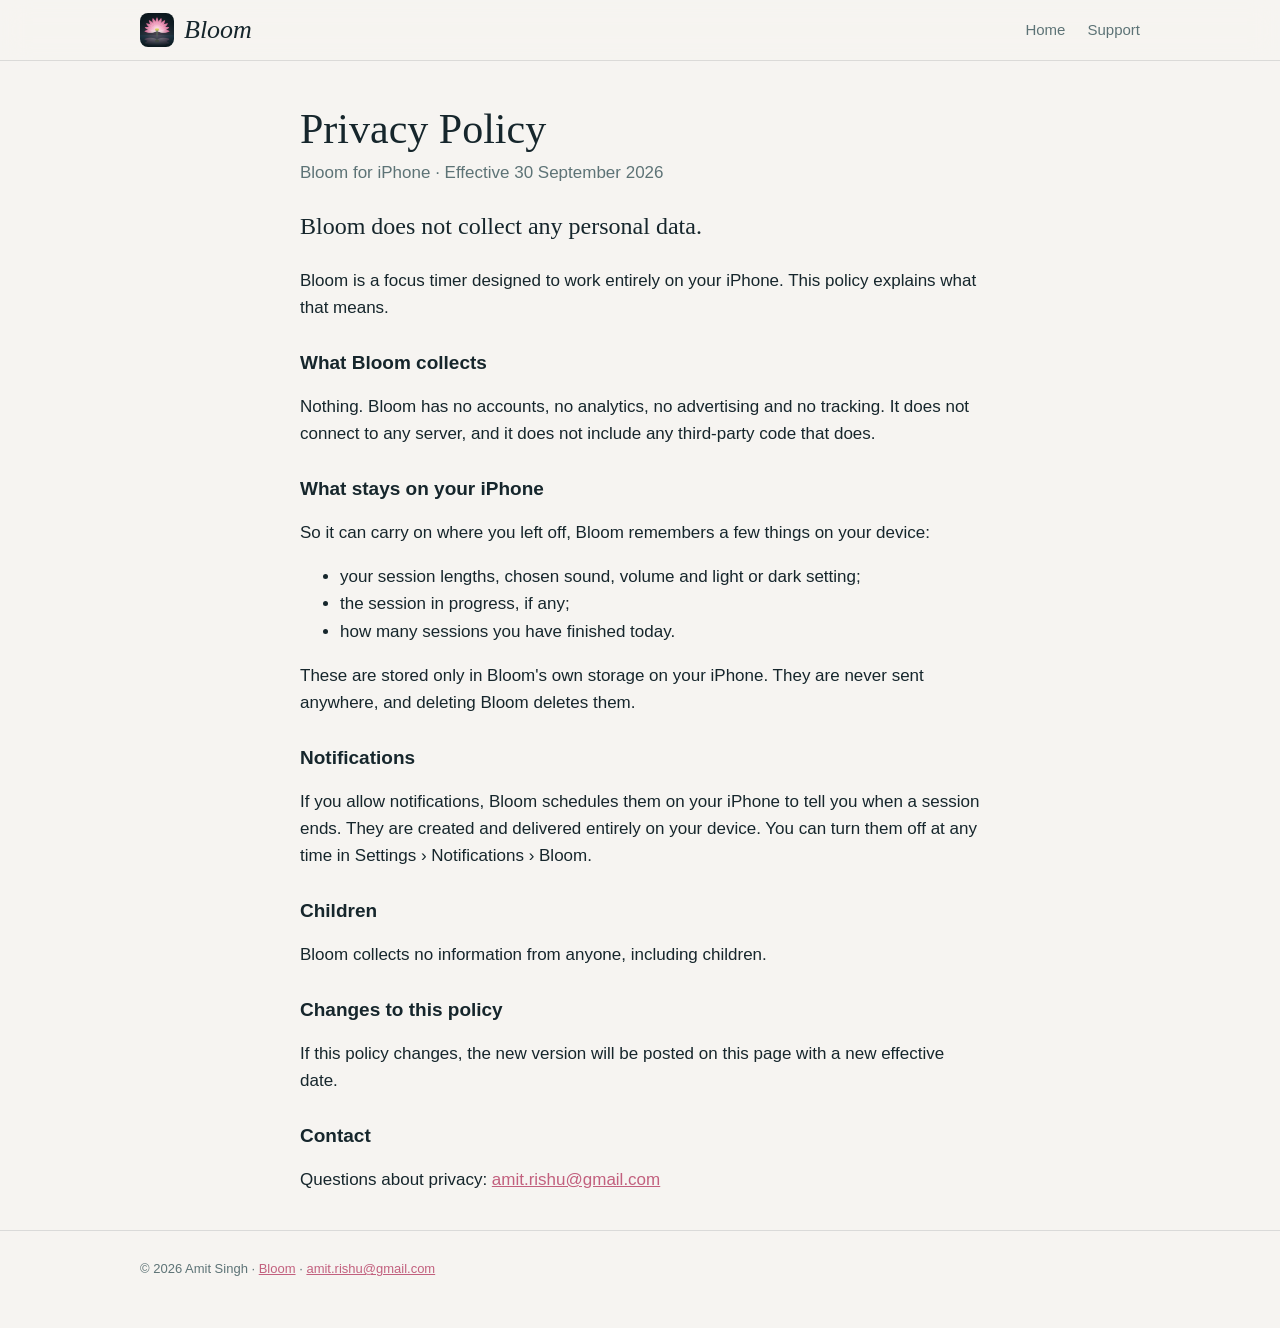
==== privacy.html @ e1747d7a "Add files via upload" ====
<!DOCTYPE html>
<html lang="en">
<head>
<meta charset="utf-8">
<meta name="viewport" content="width=device-width, initial-scale=1">
<title>Privacy Policy — Bloom</title>
<meta name="description" content="Bloom's privacy policy: Bloom does not collect any personal data.">
<meta name="theme-color" content="#f6f4f1" media="(prefers-color-scheme: light)">
<meta name="theme-color" content="#0b161c" media="(prefers-color-scheme: dark)">
<link rel="icon" type="image/png" href="assets/favicon-64.png">
<link rel="apple-touch-icon" href="assets/apple-touch-icon.png">
<link rel="stylesheet" href="style.css">
</head>
<body>

<header class="top">
  <div class="wrap">
    <a class="brand" href="index.html"><img src="assets/icon-512.png" alt=""><span>Bloom</span></a>
    <nav>
      <a href="index.html">Home</a>
      <a href="index.html#support">Support</a>
    </nav>
  </div>
</header>

<main class="wrap policy">
  <h1>Privacy Policy</h1>
  <p class="meta">Bloom for iPhone · Effective 30 September 2026</p>

  <p class="big">Bloom does not collect any personal data.</p>
  <p>Bloom is a focus timer designed to work entirely on your iPhone. This policy explains what that means.</p>

  <h2>What Bloom collects</h2>
  <p>Nothing. Bloom has no accounts, no analytics, no advertising and no tracking. It does not connect to any
    server, and it does not include any third-party code that does.</p>

  <h2>What stays on your iPhone</h2>
  <p>So it can carry on where you left off, Bloom remembers a few things on your device:</p>
  <ul>
    <li>your session lengths, chosen sound, volume and light or dark setting;</li>
    <li>the session in progress, if any;</li>
    <li>how many sessions you have finished today.</li>
  </ul>
  <p>These are stored only in Bloom's own storage on your iPhone. They are never sent anywhere, and deleting
    Bloom deletes them.</p>

  <h2>Notifications</h2>
  <p>If you allow notifications, Bloom schedules them on your iPhone to tell you when a session ends. They are
    created and delivered entirely on your device. You can turn them off at any time in
    Settings › Notifications › Bloom.</p>

  <h2>Children</h2>
  <p>Bloom collects no information from anyone, including children.</p>

  <h2>Changes to this policy</h2>
  <p>If this policy changes, the new version will be posted on this page with a new effective date.</p>

  <h2>Contact</h2>
  <p>Questions about privacy: <a href="mailto:amit.rishu@gmail.com">amit.rishu@gmail.com</a></p>
</main>

<footer>
  <div class="wrap">
    <p>© 2026 Amit Singh · <a href="index.html">Bloom</a> ·
      <a href="mailto:amit.rishu@gmail.com">amit.rishu@gmail.com</a></p>
  </div>
</footer>

</body>
</html>
---- style.css ----
/* Bloom — support site. Colours are Bloom's own (Theme.swift): night teal, lotus pink and gold
   after dark; cream and ink by day. Follows the visitor's light/dark setting, like the app. */
:root {
  --bg: #f6f4f1;
  --bg-2: #eef1f2;
  --card: #ffffff;
  --ink: #16262c;
  --dim: #5d7376;
  --line: rgba(22, 38, 44, 0.12);
  --rose: #c2607e;
  --gold: #a8761a;
  --button: #16262c;
  --button-ink: #f3f7f6;
  --shadow: 0 24px 60px rgba(22, 38, 44, 0.18);
  --serif: "New York", ui-serif, Georgia, "Times New Roman", serif;
  --sans: -apple-system, BlinkMacSystemFont, "SF Pro Text", "Helvetica Neue", Arial, sans-serif;
}
@media (prefers-color-scheme: dark) {
  :root {
    --bg: #0b161c;
    --bg-2: #13232b;
    --card: #182a33;
    --ink: #e7ede9;
    --dim: #9fb0ae;
    --line: rgba(231, 237, 233, 0.13);
    --rose: #e58aa2;
    --gold: #f2c469;
    --button: #e7ede9;
    --button-ink: #12222a;
    --shadow: 0 24px 60px rgba(0, 0, 0, 0.45);
  }
}

* { box-sizing: border-box; }
html { -webkit-text-size-adjust: 100%; scroll-behavior: smooth; }
body {
  margin: 0;
  background: var(--bg);
  color: var(--ink);
  font: 17px/1.6 var(--sans);
}
img { max-width: 100%; display: block; }
a { color: var(--rose); }
.wrap { max-width: 1040px; margin: 0 auto; padding: 0 20px; }

/* Header: small and quiet — the app, not a banner, is the hero. */
.top {
  position: sticky; top: 0; z-index: 10;
  background: color-mix(in srgb, var(--bg) 88%, transparent);
  backdrop-filter: saturate(160%) blur(14px);
  -webkit-backdrop-filter: saturate(160%) blur(14px);
  border-bottom: 1px solid var(--line);
}
.top .wrap { display: flex; align-items: center; justify-content: space-between; height: 60px; }
.brand { display: flex; align-items: center; gap: 10px; color: var(--ink); text-decoration: none; }
.brand img { width: 34px; height: 34px; border-radius: 8px; }
.brand span { font: italic 26px/1 var(--serif); }
.top nav { display: flex; gap: 22px; }
.top nav a { color: var(--dim); text-decoration: none; font-size: 15px; }
.top nav a:hover { color: var(--ink); }

/* Hero: the words and the app side by side. */
.hero {
  background: radial-gradient(ellipse at 70% 30%, color-mix(in srgb, var(--rose) 16%, transparent), transparent 60%),
              linear-gradient(var(--bg), var(--bg-2));
}
.hero .wrap {
  display: grid; grid-template-columns: 1.1fr 0.9fr; gap: 40px; align-items: center;
  padding-top: 56px; padding-bottom: 56px;
}
.hero h1 { font: 400 clamp(40px, 6vw, 62px)/1.08 var(--serif); margin: 0 0 16px; letter-spacing: -0.01em; }
.hero p.lede { font-size: 19px; color: var(--dim); margin: 0 0 28px; max-width: 30em; }
.store {
  display: inline-flex; align-items: center; gap: 10px;
  background: var(--button); color: var(--button-ink);
  padding: 14px 24px; border-radius: 999px; text-decoration: none;
  font-weight: 600; font-size: 16px; box-shadow: var(--shadow);
}
.store[aria-disabled="true"] { cursor: default; }
.store small { font-weight: 500; opacity: 0.75; }
.facts { margin: 16px 0 0; color: var(--dim); font-size: 14px; }
.phone {
  display: block; justify-self: center; width: min(300px, 78vw);
  border-radius: 44px; overflow: hidden; box-shadow: var(--shadow);
  border: 1px solid var(--line);
}
.phone img { width: 100%; height: auto; }

/* Sections */
section { padding: 56px 0; scroll-margin-top: 60px; } /* clear the sticky header on nav jumps */
section h2 { font: 400 34px/1.2 var(--serif); margin: 0 0 8px; }
section .sub { color: var(--dim); margin: 0 0 28px; }
.alt { background: var(--bg-2); }

#screens .wrap { text-align: center; }
/* Three screens side by side, always fully in view (no sideways scrolling). */
.shots { display: grid; grid-template-columns: repeat(3, 1fr); gap: 28px; max-width: 760px; margin: 0 auto; }
.shots figure { margin: 0; }
.shots img { width: 100%; height: auto; border-radius: 28px; border: 1px solid var(--line); box-shadow: var(--shadow); }
.shots figcaption { color: var(--dim); font-size: 14px; text-align: center; margin-top: 14px; }

.features { display: grid; grid-template-columns: repeat(3, 1fr); gap: 16px; }
.feature { background: var(--card); border: 1px solid var(--line); border-radius: 18px; padding: 20px 22px; }
.feature h3 { font-size: 17px; margin: 0 0 4px; }
.feature p { margin: 0; color: var(--dim); font-size: 15px; }
.feature .mark { display: block; width: 26px; height: 26px; margin-bottom: 10px; color: var(--rose); }

.note { background: var(--card); border: 1px solid var(--line); border-radius: 18px; padding: 22px 24px; max-width: 720px; }
.note p { margin: 0 0 10px; }
.note p:last-child { margin: 0; }
.big { font: 400 24px/1.35 var(--serif); }

details { border-bottom: 1px solid var(--line); padding: 14px 0; max-width: 720px; }
details summary { cursor: pointer; font-weight: 600; list-style: none; }
details summary::-webkit-details-marker { display: none; }
details summary::after { content: "+"; float: right; color: var(--dim); font-weight: 400; }
details[open] summary::after { content: "–"; }
details p { color: var(--dim); margin: 8px 0 0; }

footer { border-top: 1px solid var(--line); padding: 28px 0 40px; color: var(--dim); font-size: 13px; }
footer p { margin: 0 0 8px; max-width: 760px; }

/* Privacy policy page */
.policy { max-width: 720px; padding-top: 44px; padding-bottom: 20px; }
.policy h1 { font: 400 42px/1.15 var(--serif); margin: 0 0 6px; }
.policy h2 { font: 600 19px/1.3 var(--sans); margin: 30px 0 6px; }
.policy p, .policy li { color: var(--ink); }
.policy .meta { color: var(--dim); margin: 0 0 24px; }

@media (max-width: 820px) {
  .hero .wrap { grid-template-columns: 1fr; gap: 36px; padding-top: 40px; text-align: center; }
  .hero p.lede { margin-left: auto; margin-right: auto; }
  .features { grid-template-columns: 1fr; }
  section h2 { font-size: 28px; }
  .shots { gap: 10px; }
  .shots img { border-radius: 14px; }
  .shots figcaption { font-size: 12px; line-height: 1.35; }
  .top nav { gap: 16px; }
  .top nav a.optional { display: none; }
}
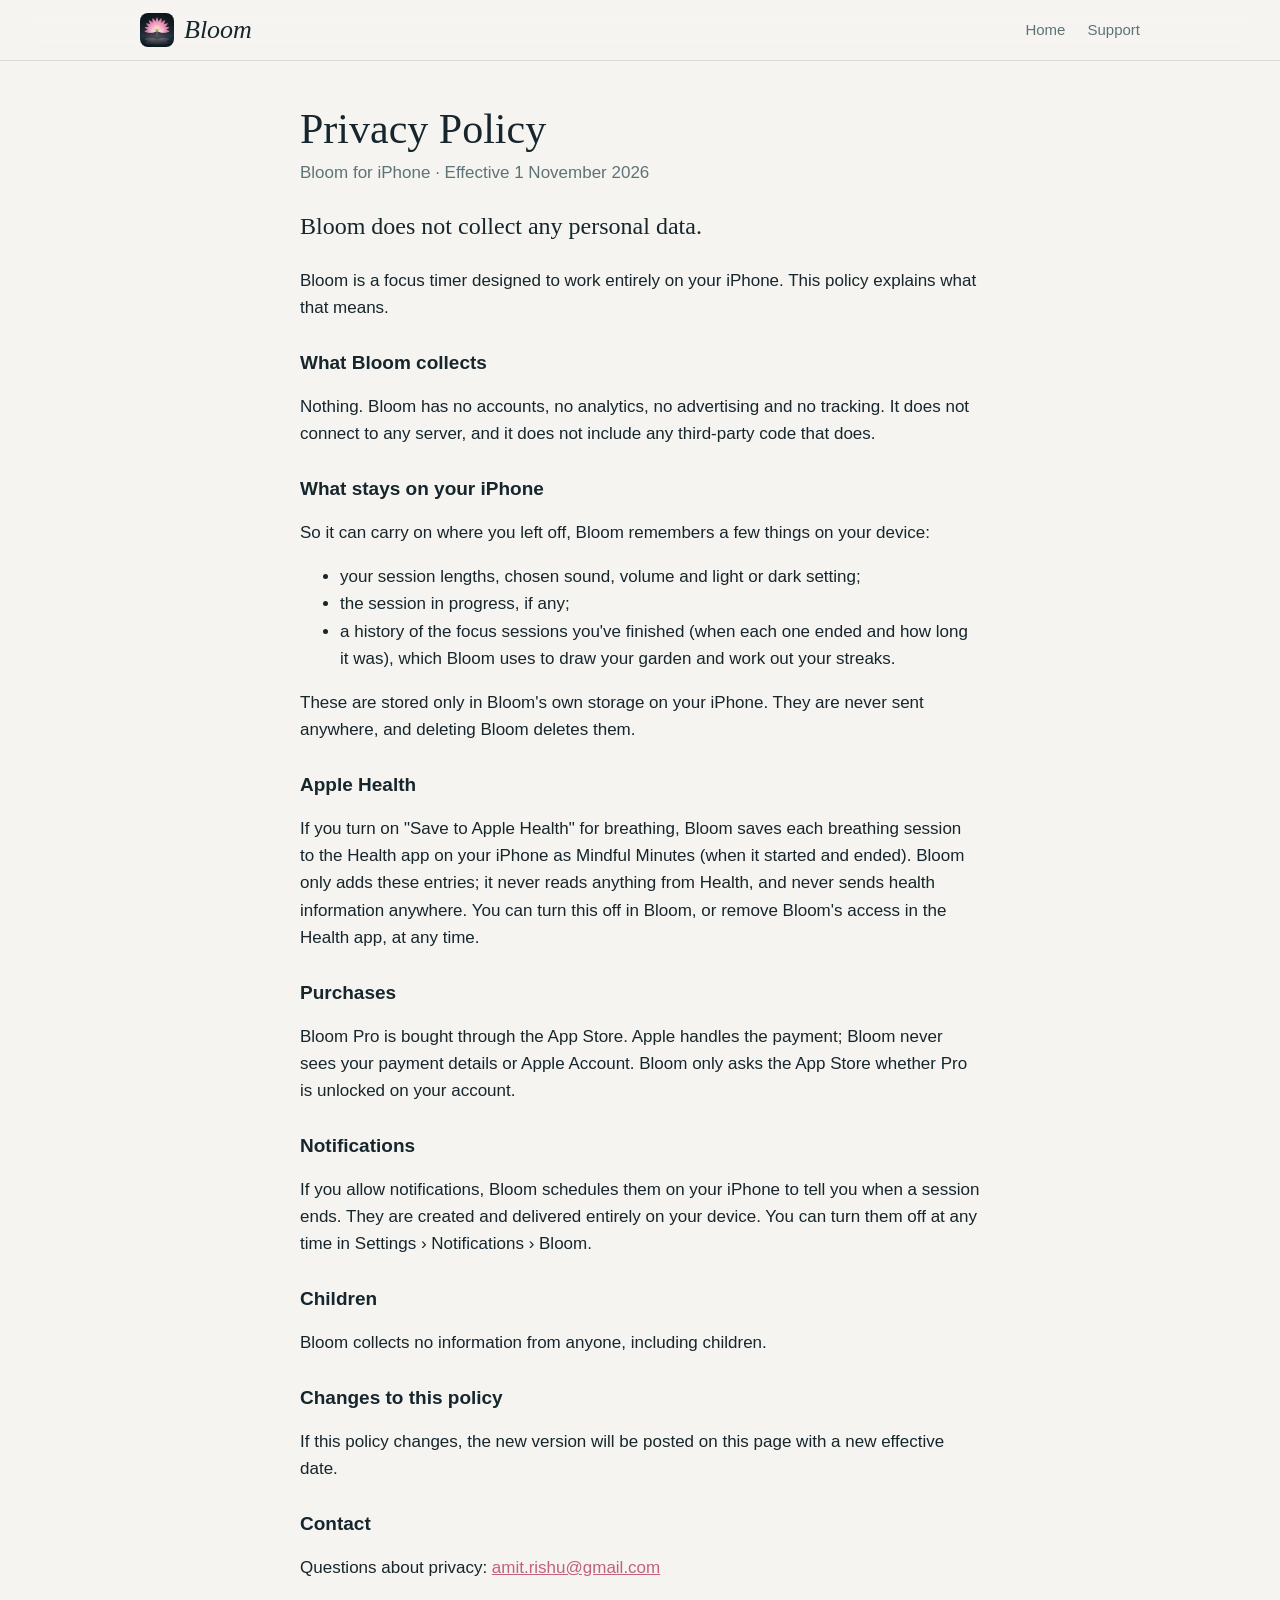
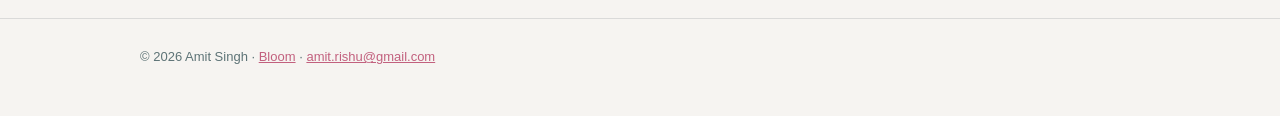
==== commit 3d98f57e: "Privacy policy: Bloom Pro garden history, Apple Health and purchases Co-Authored-By: Claude Opus 5.5" ====
--- a/privacy.html
+++ b/privacy.html
@@ -25,7 +25,7 @@
 
 <main class="wrap policy">
   <h1>Privacy Policy</h1>
-  <p class="meta">Bloom for iPhone · Effective 30 September 2026</p>
+  <p class="meta">Bloom for iPhone · Effective 1 November 2026</p>
 
   <p class="big">Bloom does not collect any personal data.</p>
   <p>Bloom is a focus timer designed to work entirely on your iPhone. This policy explains what that means.</p>
@@ -39,10 +39,21 @@
   <ul>
     <li>your session lengths, chosen sound, volume and light or dark setting;</li>
     <li>the session in progress, if any;</li>
-    <li>how many sessions you have finished today.</li>
+    <li>a history of the focus sessions you've finished (when each one ended and how long it was), which
+      Bloom uses to draw your garden and work out your streaks.</li>
   </ul>
   <p>These are stored only in Bloom's own storage on your iPhone. They are never sent anywhere, and deleting
     Bloom deletes them.</p>
+
+  <h2>Apple Health</h2>
+  <p>If you turn on "Save to Apple Health" for breathing, Bloom saves each breathing session to the Health
+    app on your iPhone as Mindful Minutes (when it started and ended). Bloom only adds these entries; it
+    never reads anything from Health, and never sends health information anywhere. You can turn this off in
+    Bloom, or remove Bloom's access in the Health app, at any time.</p>
+
+  <h2>Purchases</h2>
+  <p>Bloom Pro is bought through the App Store. Apple handles the payment; Bloom never sees your payment
+    details or Apple Account. Bloom only asks the App Store whether Pro is unlocked on your account.</p>
 
   <h2>Notifications</h2>
   <p>If you allow notifications, Bloom schedules them on your iPhone to tell you when a session ends. They are
--- a/style.css
+++ b/style.css
@@ -76,7 +76,8 @@
   padding: 14px 24px; border-radius: 999px; text-decoration: none;
   font-weight: 600; font-size: 16px; box-shadow: var(--shadow);
 }
-.store[aria-disabled="true"] { cursor: default; }
+.store { transition: transform 0.15s ease; }
+.store:hover { transform: translateY(-1px); }
 .store small { font-weight: 500; opacity: 0.75; }
 .facts { margin: 16px 0 0; color: var(--dim); font-size: 14px; }
 .phone {
